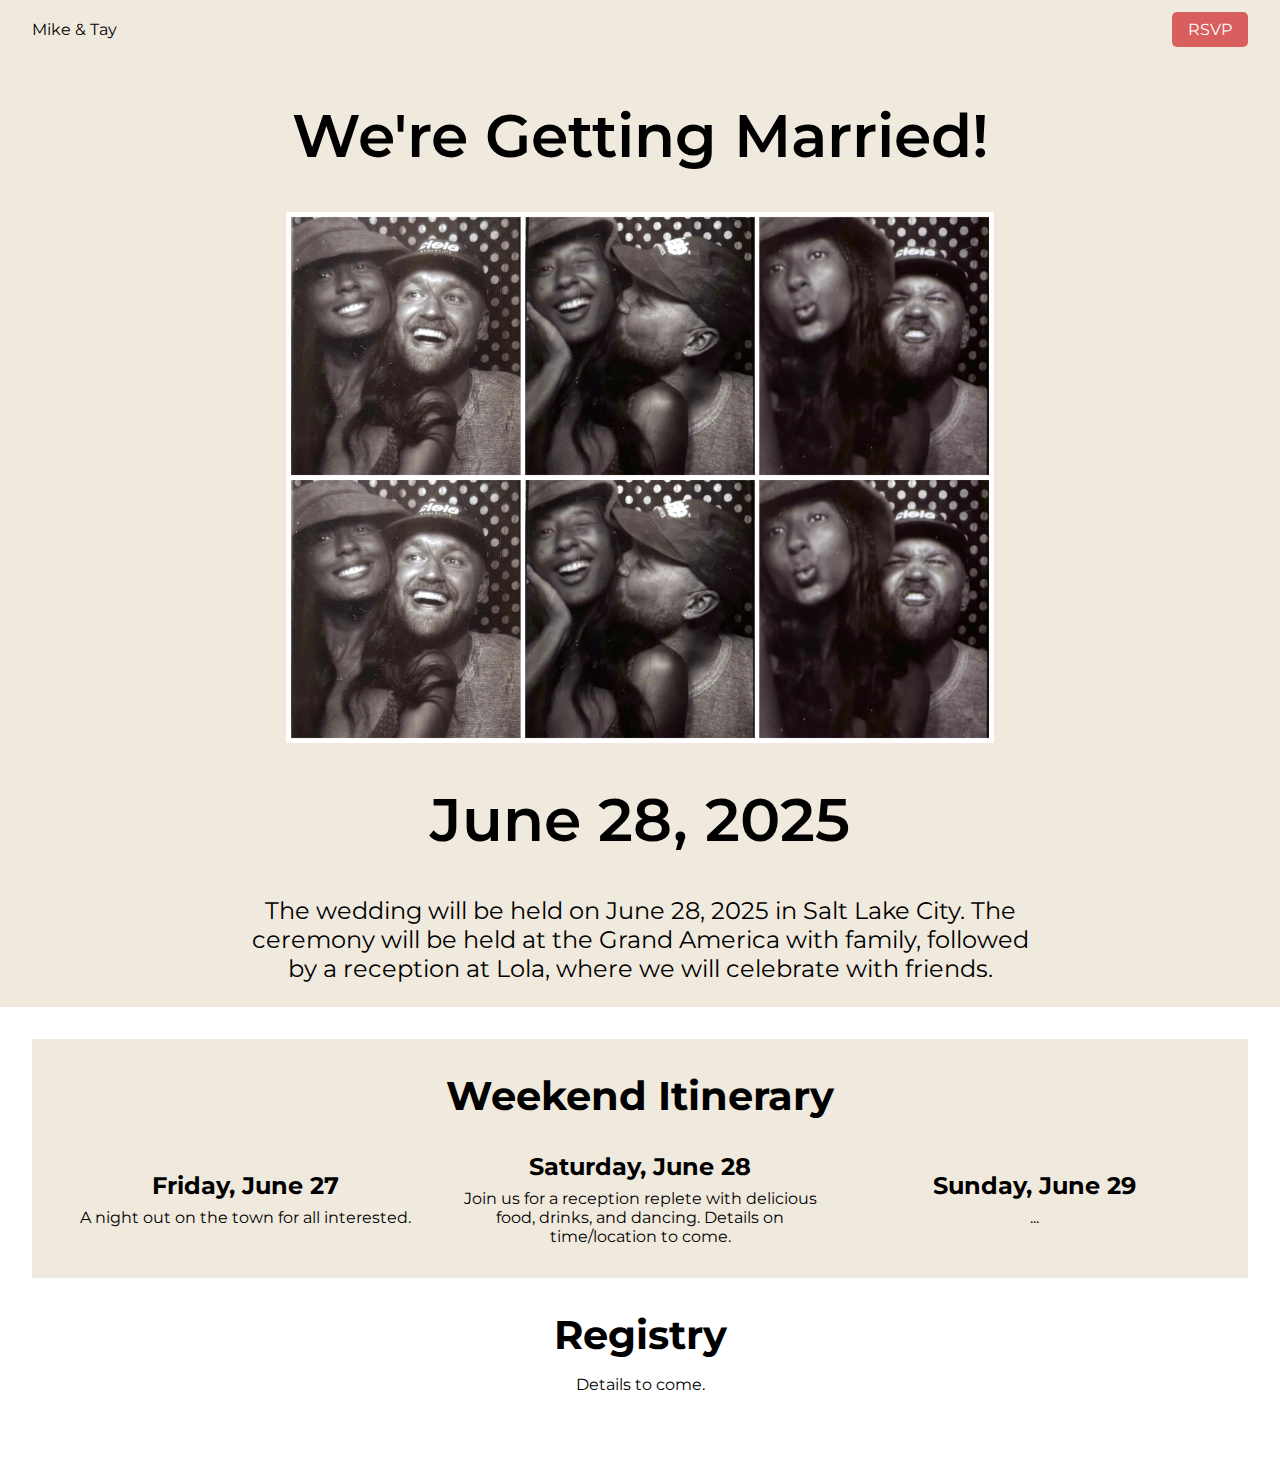
==== index.html @ e0091e98 "Add some fun styling to the rsvp form" ====
<!DOCTYPE html>
<html lang="en">
<head>
  <meta charset="UTF-8">
  <meta name="viewport" content="width=device-width, initial-scale=1.0">
  <title>We're Getting Married!</title>
  <link href="https://fonts.googleapis.com/css2?family=Montserrat:wght@400;500;600;700&display=swap" rel="stylesheet">
  <link rel="stylesheet" href="styles.css">
</head>
<body>
  <nav>
    <span>Mike & Tay</span>
    <a class="button" href="/rsvp.html">RSVP</a>
  </nav>
  <div id="main-content">
    <header>
      <h1>We're Getting Married!</h1>
      <img src="photos/booth1.jpeg" alt="We are so cute." />
    </header>
    <section id="date-and-rsvp">
      <h1>June 28, 2025</h1>
      <p id="description">
        The wedding will be held on June 28, 2025 in Salt Lake City.
        The ceremony will be held at the Grand America with family, 
        followed by a reception at Lola, where we will celebrate with friends.
      </p>
    </section>
  </div>
  <section id="details-wrapper">
    <h2>Weekend Itinerary</h2>
    <div id="details">
      <div class="schedule-item">
        <h3>
          Friday, June 27
        </h3>
        <div>
          A night out on the town for all interested.
        </div>
      </div>
      <div class="schedule-item">
        <h3>
          Saturday, June 28
        </h3>
        <div>
          Join us for a reception replete with delicious food, drinks, and dancing. Details on time/location to come.
        </div>
      </div>
      <div class="schedule-item">
        <h3>
          Sunday, June 29
        </h3>
        <div>
          ...
        </div>
      </div>
    </div>
  </section>
  <section id="registry-wrapper">
    <div id="registry">
      <h2>Registry</h2>
      <p>
        Details to come.
      </p>
      <!-- <a href="https://registry-link.com" target="_blank">View Our Registry</a> -->
    </div>
  </section>
</body>
</html>
---- styles.css ----
body {
    font-family: 'Montserrat', sans-serif;
    margin: 0;
    background-color: white;
    margin: 0 auto;
}

.primary-bg {
    background-color: #f0e9dd;
}

nav {
    position: sticky;
    display: flex;
    align-items: center;
    justify-content: space-between;
    top: 0;
    background-color: #f0e9dd;
    padding: .75rem 2rem;
}

#main-content {
    padding: 0 10%;
    max-width: 1200px;
    background-color: #f0e9dd;
}

#rsvp-page {
    display: flex;
    flex-direction: column;
    gap: 1rem;
    align-items: center;
    margin: 2rem;

    #rsvp-form {
        display: flex;
        flex-direction: column;
        gap: 1rem;
        align-items: center;
        width: 100%;
        max-width: 400px;
        padding: 1.5rem;
        background-color: white;
        border-radius: 8px;
        box-shadow: 0 4px 8px rgba(0,0,0,0.05);
      }

      .form-item {
        width: 100%;
      }
      
      #rsvp-form label {
        display: block;
        width: 100%;
        font-weight: 500;
        font-size: 1rem;
        color: #333;
        margin-bottom: 0.25rem;
        text-align: left;
      }
      
      #rsvp-form input,
      #rsvp-form select,
      #rsvp-form textarea {
        width: 100%;
        padding: 0.75rem;
        border: 1px solid #ccc;
        border-radius: 5px;
        font-family: inherit;
        font-size: 1rem;
        color: #333;
        box-sizing: border-box;
      }
      
      #rsvp-form input:focus,
      #rsvp-form select:focus,
      #rsvp-form textarea:focus {
        outline: none;
        /* A dusty sage green for the border */
        border-color: #aebfad;
        /* Subtle glow in a dusty sage tone */
        background: linear-gradient(to right, #f2f5ef, #ffffff);
        box-shadow: 0 0 0 2px rgba(174, 191, 173, 0.3);
      }
      
      /* Textarea can be slightly taller by default */
      #rsvp-form textarea {
        min-height: 120px;
        resize: vertical; /* let users expand if needed */
      }
      
      /* Button styles */
      #rsvp-form button {
        background: #8e9e81;
        color: white;
        padding: 0.75em 1.5em;
        border: none;
        border-radius: 5px;
        cursor: pointer;
        text-decoration: none;
        font-size: 1rem;
        font-weight: 500;
      
        /* Add a hover/focus transition effect for a smoother feel */
        transition: background-color 0.3s ease, transform 0.2s ease;
      }
      
      #rsvp-form button:hover,
      #rsvp-form button:focus {
        border: none;
        background: #69745f;
        animation: rise-shake 1s ease-in-out infinite, pulsate 1s ease-in-out infinite;;
      }
}

@keyframes pulsate {
    0% {
        box-shadow: 0 0 5px rgba(142, 158, 129, 0.5);
    }
    50% {
        box-shadow: 0 0 30px rgba(142, 158, 129, 1);
    }
    100% {
        box-shadow: 0 0 5px rgba(142, 158, 129, 0.5);
    }
}

@keyframes rise-shake {
    0% {
        transform: translateY(0) translateX(0) rotate(0deg);
    }
    10% {
        transform: translateY(-5px) translateX(0) rotate(0deg); /* Rise up */
    }
    20% {
        transform: translateY(-5px) translateX(-4px) rotate(-5deg); /* Shake left with tilt */
    }
    30% {
        transform: translateY(-5px) translateX(4px) rotate(5deg); /* Shake right with tilt */
    }
    40% {
        transform: translateY(-5px) translateX(-4px) rotate(-5deg); /* Shake left with tilt */
    }
    50% {
        transform: translateY(-5px) translateX(4px) rotate(5deg); /* Shake right with tilt */
    }
    60% {
        transform: translateY(-5px) translateX(0) rotate(0deg); /* Return to center */
    }
    100% {
        transform: translateY(0) translateX(0) rotate(0deg); /* Settle back */
    }
}

header {
    text-align: center;
    padding: 2.5rem;
    display: flex;
    flex-direction: column;
    gap: 2.5rem;
    align-items: center;
}

h1 {    
    font-size: 3.75rem;
    font-weight: 600;
    margin: 0;
}

section {
    margin: 0rem auto;
    max-width: 800px;
    text-align: center;
}

#date-and-rsvp {
    display: flex;
    gap: 1rem;
    justify-content: center;
    align-items: center;
    flex-direction: column;
    #description{
        font-size: 1.5rem;
    }
}

#details-wrapper{
    background-color: #f0e9dd;
    padding: 2rem;
    border: 2rem solid white;
    max-width: 100%;
    display: flex;
    flex-direction: column;
    gap: 2rem;

    h2 {
        font-size: 2.5rem;
        margin: 0;
    }

    #details {
        display: flex;
        gap: 2rem;
        justify-content: center;
        align-items: center;
        flex-direction: row;
    
        .schedule-item {
            display: flex;
            gap: 0.5rem;
            align-items: center;
            flex-direction: column;
            width: 33%;
            
            h3 {
                font-size: 1.5rem;
                margin: 0;
            }
        }
    }
}

#registry-wrapper {
    margin-bottom: 5rem;

    h2 {
        margin: 0;
        font-size: 2.5rem;
    }
}



img {
    max-width: 75%;
    max-height: auto;
}

@media (max-width: 600px) {
    header {
        padding: 2rem 1rem;
        gap: 1.5rem;
    }
    h1 {
        font-size: 2.5rem;
    }
    img {
        max-width: 100%;
    }
    #details-wrapper {
        margin-top: 1rem;
        #details {
            flex-direction: column;
    
            .schedule-item {
                display: flex;
                gap: 0.5rem;
                align-items: center;
                flex-direction: column;
                width: 100%;
            }
        }
    }
}

.button {
    background: #d95f5f;
    color: white;
    padding: 0.5em 1em;
    border: none;
    border-radius: 5px;
    cursor: pointer;
    text-decoration: none;
}

.button:hover {
    background: #c54e4e;
}

footer {
    background: #f7d9d9;
    text-align: center;
    padding: 1em;
    margin-top: 2em;
}

.hidden {
    display: none;
}
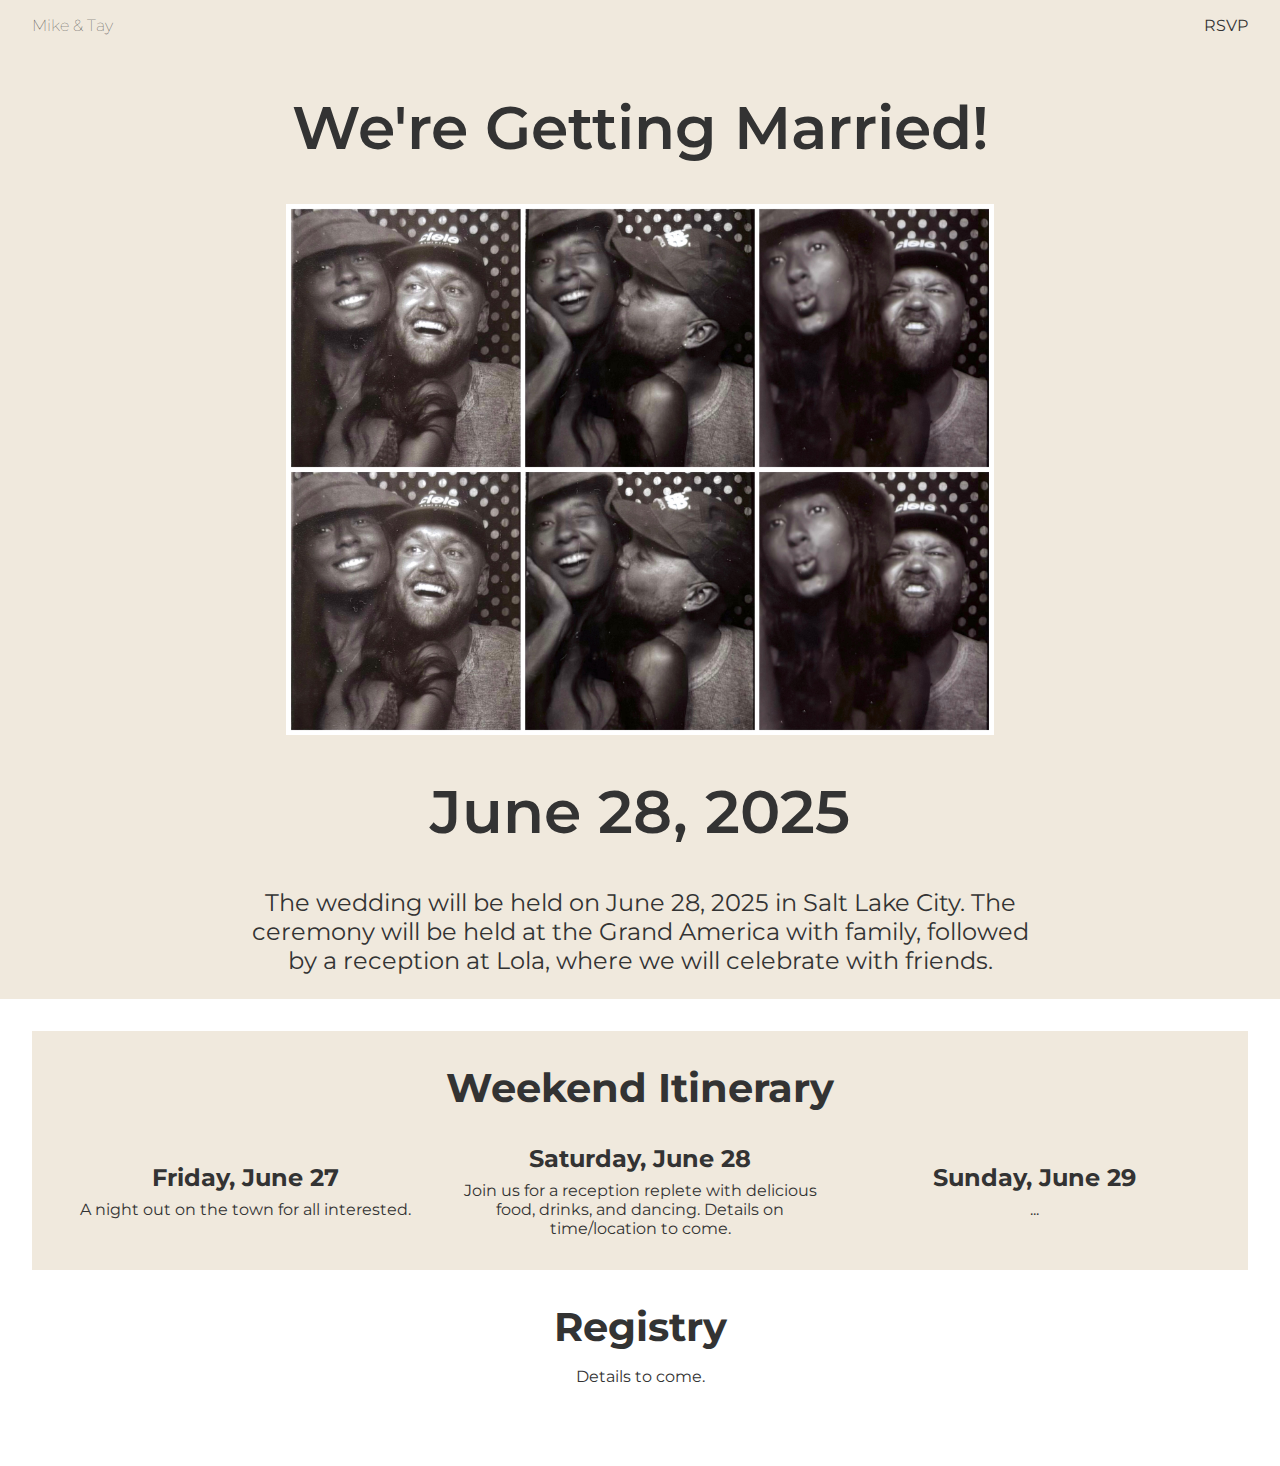
==== commit cbf4b381: "Tweak nav link styling" ====
--- a/index.html
+++ b/index.html
@@ -5,12 +5,12 @@
   <meta name="viewport" content="width=device-width, initial-scale=1.0">
   <title>We're Getting Married!</title>
   <link href="https://fonts.googleapis.com/css2?family=Montserrat:wght@400;500;600;700&display=swap" rel="stylesheet">
-  <link rel="stylesheet" href="styles.css">
+  <link rel="stylesheet" href="../styles.css">
 </head>
 <body>
   <nav>
     <span>Mike & Tay</span>
-    <a class="button" href="/rsvp.html">RSVP</a>
+    <a class="nav-link" href="/rsvp">RSVP</a>
   </nav>
   <div id="main-content">
     <header>
--- a/styles.css
+++ b/styles.css
@@ -3,6 +3,7 @@
     margin: 0;
     background-color: white;
     margin: 0 auto;
+    color: #333;
 }
 
 .primary-bg {
@@ -17,6 +18,39 @@
     top: 0;
     background-color: #f0e9dd;
     padding: .75rem 2rem;
+
+    span{
+        font-weight: 100;
+    }
+    .nav-link {
+        position: relative;
+        display: inline-block;
+        color: #333;
+        text-decoration: none;
+        padding: 0.25rem 0;
+        transition: color 0.3s ease;
+    }
+      
+    .nav-link::after {
+        content: '';
+        position: absolute;
+        left: 0; 
+        bottom: 0;
+        width: 100%;
+        height: 2px;
+        background-color: currentColor;
+        transform: scaleX(0);
+        transform-origin: left center; 
+        transition: transform 0.3s ease;
+    }
+      
+    .nav-link:hover {
+        color: #000;
+    }
+    
+    .nav-link:hover::after {
+        transform: scaleX(1); 
+    }
 }
 
 #main-content {
@@ -31,6 +65,11 @@
     gap: 1rem;
     align-items: center;
     margin: 2rem;
+    h1 {
+        background-image: linear-gradient(#c9b08a, #756142);
+        color: transparent;
+        background-clip: text;
+    }
 
     #rsvp-form {
         display: flex;
@@ -43,6 +82,20 @@
         background-color: white;
         border-radius: 8px;
         box-shadow: 0 4px 8px rgba(0,0,0,0.05);
+
+        #form-status{
+            width: 100%; 
+            box-sizing: border-box;
+            word-break: break-all;
+            padding: 0.75rem 1rem; 
+            border: 1px solid #f8d7da; 
+            background-color: #f8d7da; 
+            color: #842029; 
+            font-size: 1rem; 
+            font-weight: 500; 
+            border-radius: 5px;
+            text-align: center; 
+        }
       }
 
       .form-item {
@@ -64,34 +117,35 @@
       #rsvp-form textarea {
         width: 100%;
         padding: 0.75rem;
-        border: 1px solid #ccc;
+        border: none;
+        background: #f0e9dd4e;
         border-radius: 5px;
         font-family: inherit;
         font-size: 1rem;
         color: #333;
         box-sizing: border-box;
       }
+
+      #rsvp-form select{
+        appearance: none;
+      }
       
       #rsvp-form input:focus,
       #rsvp-form select:focus,
       #rsvp-form textarea:focus {
         outline: none;
-        /* A dusty sage green for the border */
-        border-color: #aebfad;
-        /* Subtle glow in a dusty sage tone */
-        background: linear-gradient(to right, #f2f5ef, #ffffff);
-        box-shadow: 0 0 0 2px rgba(174, 191, 173, 0.3);
+        box-shadow: 0 0 2px 2px #c9b08a;
       }
       
       /* Textarea can be slightly taller by default */
       #rsvp-form textarea {
         min-height: 120px;
-        resize: vertical; /* let users expand if needed */
+        resize: vertical;
       }
       
       /* Button styles */
       #rsvp-form button {
-        background: #8e9e81;
+        background: #b29364df;
         color: white;
         padding: 0.75em 1.5em;
         border: none;
@@ -99,7 +153,7 @@
         cursor: pointer;
         text-decoration: none;
         font-size: 1rem;
-        font-weight: 500;
+        font-weight: 700;
       
         /* Add a hover/focus transition effect for a smoother feel */
         transition: background-color 0.3s ease, transform 0.2s ease;
@@ -108,20 +162,20 @@
       #rsvp-form button:hover,
       #rsvp-form button:focus {
         border: none;
-        background: #69745f;
+        background: #b29364;
         animation: rise-shake 1s ease-in-out infinite, pulsate 1s ease-in-out infinite;;
       }
 }
 
 @keyframes pulsate {
     0% {
-        box-shadow: 0 0 5px rgba(142, 158, 129, 0.5);
+        box-shadow: 0 0 5px #b29364;
     }
     50% {
-        box-shadow: 0 0 30px rgba(142, 158, 129, 1);
+        box-shadow: 0 0 50px #b29364;
     }
     100% {
-        box-shadow: 0 0 5px rgba(142, 158, 129, 0.5);
+        box-shadow: 0 0 5px #b29364;
     }
 }
 
@@ -237,6 +291,10 @@
 }
 
 @media (max-width: 600px) {
+    nav{
+        padding: .75rem 1rem;
+    }
+
     header {
         padding: 2rem 1rem;
         gap: 1.5rem;
@@ -246,6 +304,9 @@
     }
     img {
         max-width: 100%;
+    }
+    #rsvp-page {
+        margin: 1rem 2rem;
     }
     #details-wrapper {
         margin-top: 1rem;
@@ -261,27 +322,7 @@
             }
         }
     }
-}
-
-.button {
-    background: #d95f5f;
-    color: white;
-    padding: 0.5em 1em;
-    border: none;
-    border-radius: 5px;
-    cursor: pointer;
-    text-decoration: none;
-}
-
-.button:hover {
-    background: #c54e4e;
-}
-
-footer {
-    background: #f7d9d9;
-    text-align: center;
-    padding: 1em;
-    margin-top: 2em;
+
 }
 
 .hidden {
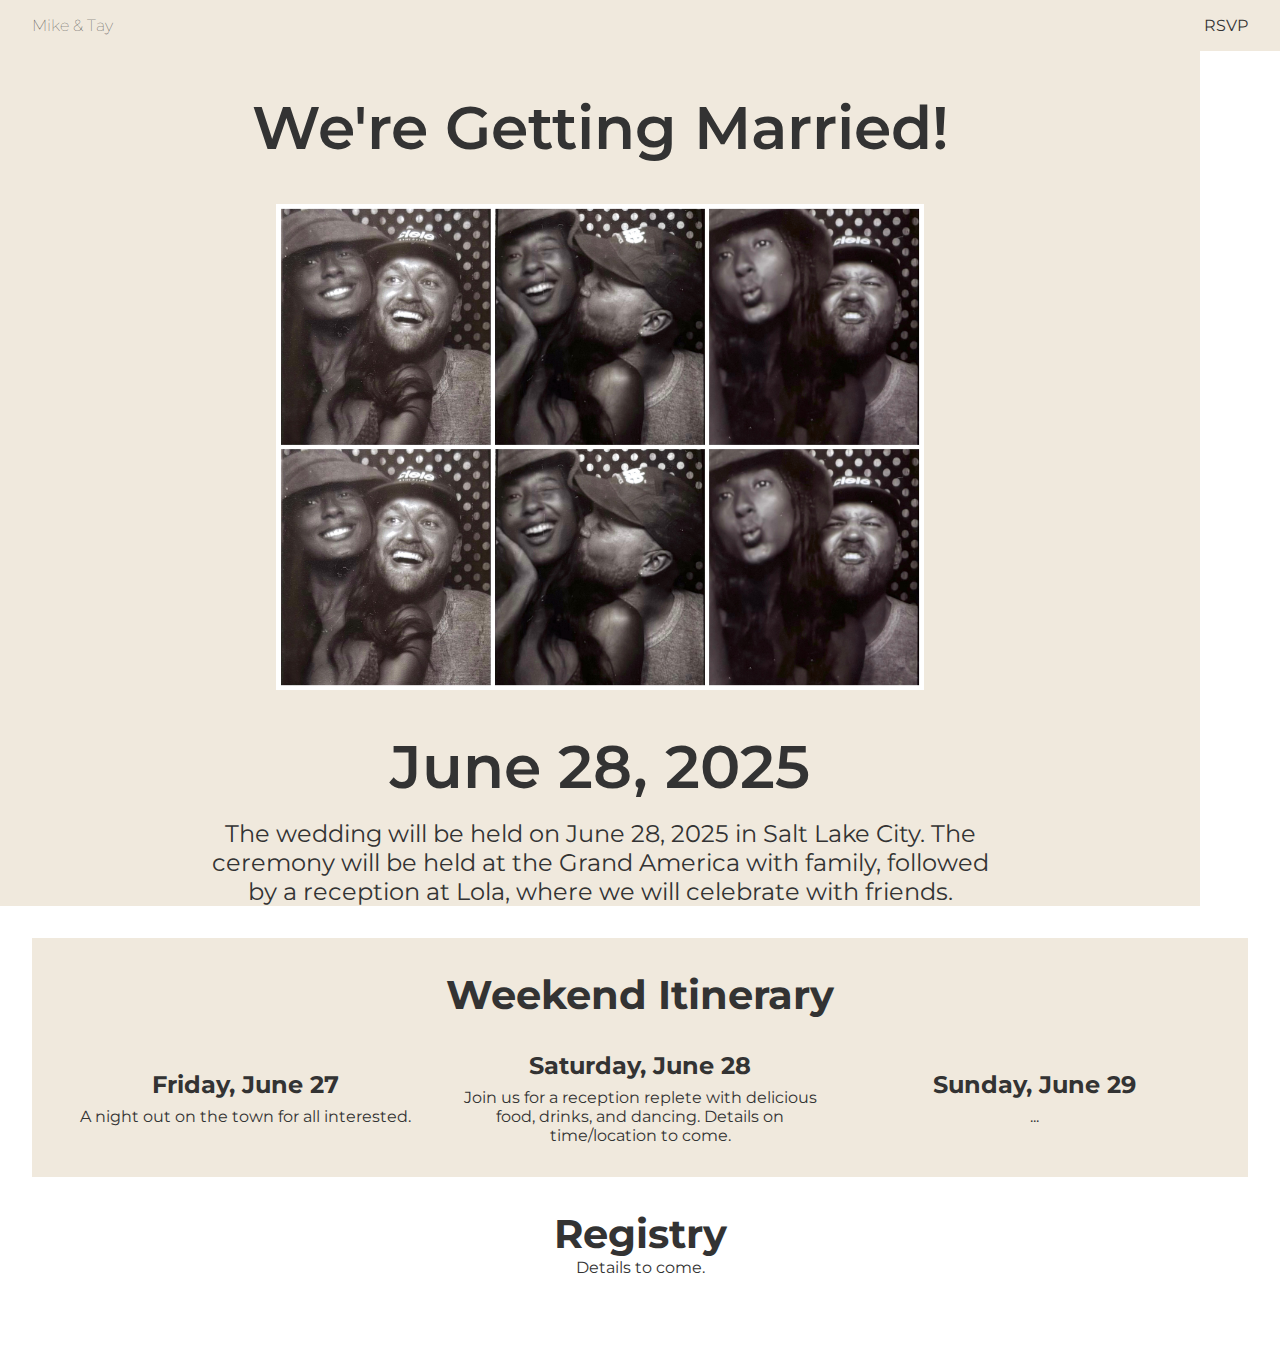
==== commit ef6b26c9: "Add font link preconnect thingymabbobs" ====
--- a/index.html
+++ b/index.html
@@ -4,6 +4,8 @@
   <meta charset="UTF-8">
   <meta name="viewport" content="width=device-width, initial-scale=1.0">
   <title>We're Getting Married!</title>
+  <link rel="preconnect" href="https://fonts.googleapis.com">
+  <link rel="preconnect" href="https://fonts.gstatic.com" crossorigin>   
   <link href="https://fonts.googleapis.com/css2?family=Montserrat:wght@400;500;600;700&display=swap" rel="stylesheet">
   <link rel="stylesheet" href="../styles.css">
 </head>
--- a/styles.css
+++ b/styles.css
@@ -1,3 +1,9 @@
+* {
+    margin: 0;
+    padding: 0;
+    box-sizing: border-box;
+}
+
 body {
     font-family: 'Montserrat', sans-serif;
     margin: 0;
@@ -77,7 +83,7 @@
         gap: 1rem;
         align-items: center;
         width: 100%;
-        max-width: 400px;
+        max-width: 450px;
         padding: 1.5rem;
         background-color: white;
         border-radius: 8px;
@@ -203,6 +209,34 @@
     }
     100% {
         transform: translateY(0) translateX(0) rotate(0deg); /* Settle back */
+    }
+}
+
+#thank-you-page {
+    display: flex;
+    flex-direction: column;
+    align-items: center;
+    padding: 2rem;
+
+    h1 {
+        background-image: linear-gradient(#9c886a, #5b4b33);
+        color: transparent;
+        background-clip: text;
+    }
+    .subtitle {
+        font-size: 1rem;
+        font-weight: 400;
+        margin-bottom: 2rem;
+        color: #666;
+    }
+
+    #thank-you-content{
+        display: flex;
+        flex-direction: column;
+        align-items: center;
+        justify-content: center;
+        text-align: center;
+        max-width: 800px;
     }
 }
 
@@ -306,7 +340,7 @@
         max-width: 100%;
     }
     #rsvp-page {
-        margin: 1rem 2rem;
+        margin: 0.5rem 1rem;
     }
     #details-wrapper {
         margin-top: 1rem;
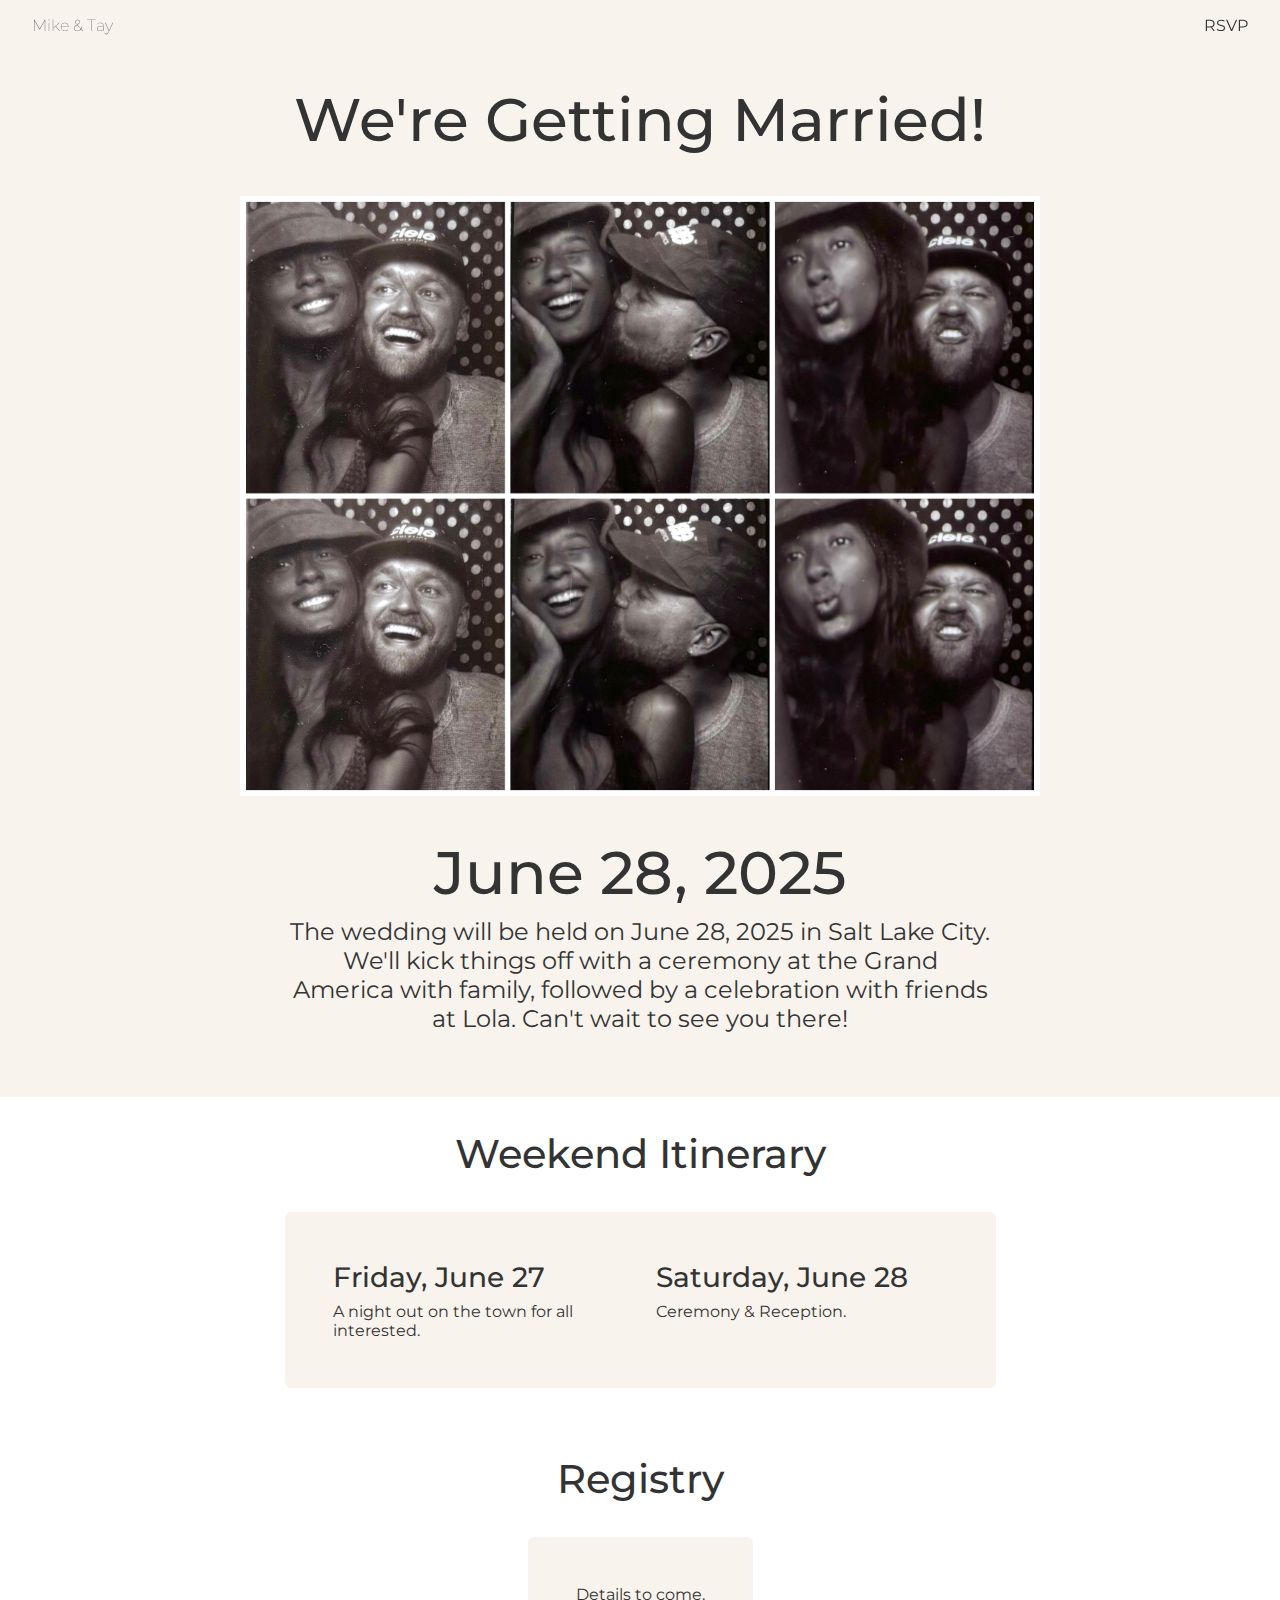
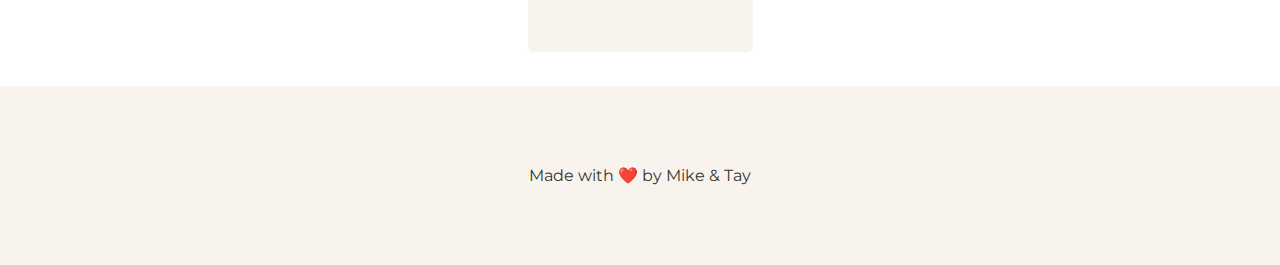
==== commit ce6a00a9: "Refine index page styling" ====
--- a/index.html
+++ b/index.html
@@ -14,21 +14,19 @@
     <span>Mike & Tay</span>
     <a class="nav-link" href="/rsvp">RSVP</a>
   </nav>
-  <div id="main-content">
-    <header>
-      <h1>We're Getting Married!</h1>
-      <img src="photos/booth1.jpeg" alt="We are so cute." />
-    </header>
-    <section id="date-and-rsvp">
+  <div id="hero">
+    <h1>We're Getting Married!</h1>
+    <img src="photos/booth1.jpeg" alt="We are so cute." />
+    <div id="date-and-description">
       <h1>June 28, 2025</h1>
       <p id="description">
         The wedding will be held on June 28, 2025 in Salt Lake City.
-        The ceremony will be held at the Grand America with family, 
-        followed by a reception at Lola, where we will celebrate with friends.
+        We'll kick things off with a ceremony at the Grand America with family, 
+        followed by a celebration with friends at Lola.  Can't wait to see you there!
       </p>
-    </section>
+    </div>
   </div>
-  <section id="details-wrapper">
+  <div id="details-wrapper">
     <h2>Weekend Itinerary</h2>
     <div id="details">
       <div class="schedule-item">
@@ -44,27 +42,24 @@
           Saturday, June 28
         </h3>
         <div>
-          Join us for a reception replete with delicious food, drinks, and dancing. Details on time/location to come.
-        </div>
-      </div>
-      <div class="schedule-item">
-        <h3>
-          Sunday, June 29
-        </h3>
-        <div>
-          ...
+          Ceremony & Reception.
         </div>
       </div>
     </div>
-  </section>
-  <section id="registry-wrapper">
-    <div id="registry">
+  </div>
+  <div id="registry-wrapper">
       <h2>Registry</h2>
-      <p>
-        Details to come.
-      </p>
+      <div id="registry-details">
+        <p>
+          Details to come.
+        </p>
+      </div>
       <!-- <a href="https://registry-link.com" target="_blank">View Our Registry</a> -->
-    </div>
-  </section>
+  </div>
+  <footer>
+    <p>
+      Made with ❤️ by Mike & Tay
+    </p>
+  </footer>
 </body>
 </html>
--- a/styles.css
+++ b/styles.css
@@ -1,3 +1,10 @@
+/* COLORS */
+/* #f8f4ed */ /* primary background */
+
+
+
+/* ####### SHARED ##########*/
+
 * {
     margin: 0;
     padding: 0;
@@ -6,14 +13,37 @@
 
 body {
     font-family: 'Montserrat', sans-serif;
-    margin: 0;
-    background-color: white;
-    margin: 0 auto;
     color: #333;
+    background-color: #f8f4ed;
 }
 
 .primary-bg {
-    background-color: #f0e9dd;
+    background-color: #f8f4ed;
+}
+
+h1 {    
+    font-size: 3.75rem;
+    font-weight: 500;
+}
+
+h2 {
+    font-size: 2.5rem;
+    font-weight: 500;
+}
+
+h3 {
+    font-size: 1.75rem;
+    font-weight: 500;
+}
+
+.hidden {
+    display: none;
+}
+
+.gradient-text {
+    background-image: linear-gradient(#9c886a, #5b4b33);
+    color: transparent;
+    background-clip: text;
 }
 
 nav {
@@ -22,7 +52,6 @@
     align-items: center;
     justify-content: space-between;
     top: 0;
-    background-color: #f0e9dd;
     padding: .75rem 2rem;
 
     span{
@@ -59,11 +88,94 @@
     }
 }
 
-#main-content {
-    padding: 0 10%;
-    max-width: 1200px;
-    background-color: #f0e9dd;
-}
+/* ###### MAIN PAGE ######### */
+
+#hero {
+    padding: 2rem 2rem 4rem 2rem;
+    background-color: #f8f4ed;
+    text-align: center;
+    display: flex;
+    flex-direction: column;
+    gap: 2.5rem;
+    align-items: center;
+
+    img {
+        max-width: 800px;
+        width: 100%;
+        height: auto;
+    }
+
+    #date-and-description {
+        display: flex;
+        flex-direction: column;
+        gap: 0.5rem;
+        align-items: center;
+
+        #description {
+            max-width: 700px;
+            font-size: 1.5rem;
+        }
+    }
+}
+
+#details-wrapper{
+    background-color: white;
+    padding: 2rem;
+    display: flex;
+    flex-direction: column;
+    align-items: center;
+    gap: 2rem;
+
+    #details {
+        background-color: #f8f4ed;
+        display: flex;
+        border: 2px solid white;
+        border-radius: 8px;
+        padding: 3rem;
+        gap: 2rem;
+        justify-content: center;
+        align-items: start;
+        flex-direction: row;
+    
+        .schedule-item {
+            display: flex;
+            gap: 0.5rem;
+            align-items: start;
+            flex-direction: column;
+            width: 50%;
+        }
+    }
+}
+
+#registry-wrapper {
+    background-color: white;
+    padding: 2rem;
+    display: flex;
+    flex-direction: column;
+    align-items: center;
+    gap: 2rem;
+
+    #registry-details {
+        background-color: #f8f4ed;
+        display: flex;
+        border: 2px solid white;
+        border-radius: 8px;
+        padding: 3rem;
+        gap: 2rem;
+        justify-content: center;
+        align-items: start;
+        flex-direction: column;
+    }
+}
+
+footer {
+    display: flex;
+    justify-content: center;
+    align-items: center;
+    padding: 5rem;
+}
+
+/* ###### RSVP PAGE ######### */
 
 #rsvp-page {
     display: flex;
@@ -71,11 +183,6 @@
     gap: 1rem;
     align-items: center;
     margin: 2rem;
-    h1 {
-        background-image: linear-gradient(#c9b08a, #756142);
-        color: transparent;
-        background-clip: text;
-    }
 
     #rsvp-form {
         display: flex;
@@ -124,7 +231,7 @@
         width: 100%;
         padding: 0.75rem;
         border: none;
-        background: #f0e9dd4e;
+        background: #f8f4ed4e;
         border-radius: 5px;
         font-family: inherit;
         font-size: 1rem;
@@ -212,17 +319,14 @@
     }
 }
 
+/* ##### THANK YOU PAGE ###### */
+
 #thank-you-page {
     display: flex;
     flex-direction: column;
     align-items: center;
     padding: 2rem;
 
-    h1 {
-        background-image: linear-gradient(#9c886a, #5b4b33);
-        color: transparent;
-        background-clip: text;
-    }
     .subtitle {
         font-size: 1rem;
         font-weight: 400;
@@ -240,117 +344,52 @@
     }
 }
 
-header {
-    text-align: center;
-    padding: 2.5rem;
-    display: flex;
-    flex-direction: column;
-    gap: 2.5rem;
-    align-items: center;
-}
-
-h1 {    
-    font-size: 3.75rem;
-    font-weight: 600;
-    margin: 0;
-}
-
-section {
-    margin: 0rem auto;
-    max-width: 800px;
-    text-align: center;
-}
-
-#date-and-rsvp {
-    display: flex;
-    gap: 1rem;
-    justify-content: center;
-    align-items: center;
-    flex-direction: column;
-    #description{
-        font-size: 1.5rem;
-    }
-}
-
-#details-wrapper{
-    background-color: #f0e9dd;
-    padding: 2rem;
-    border: 2rem solid white;
-    max-width: 100%;
-    display: flex;
-    flex-direction: column;
-    gap: 2rem;
-
-    h2 {
-        font-size: 2.5rem;
-        margin: 0;
-    }
-
-    #details {
-        display: flex;
-        gap: 2rem;
-        justify-content: center;
-        align-items: center;
-        flex-direction: row;
-    
-        .schedule-item {
-            display: flex;
-            gap: 0.5rem;
-            align-items: center;
-            flex-direction: column;
-            width: 33%;
-            
-            h3 {
-                font-size: 1.5rem;
-                margin: 0;
-            }
-        }
-    }
-}
-
-#registry-wrapper {
-    margin-bottom: 5rem;
-
-    h2 {
-        margin: 0;
-        font-size: 2.5rem;
-    }
-}
-
-
-
-img {
-    max-width: 75%;
-    max-height: auto;
-}
+/* ###### RESPONSIVE ADJUSTMENTS ######### */
 
 @media (max-width: 600px) {
     nav{
         padding: .75rem 1rem;
     }
 
-    header {
-        padding: 2rem 1rem;
+    #hero {
         gap: 1.5rem;
-    }
+        #date-and-description {
+            #description{
+                font-size: 1.25rem;
+            }
+        }
+    }
+
     h1 {
         font-size: 2.5rem;
     }
+
+    h2 {
+        font-size: 1.75rem;
+    }
+
+    h3 {
+        font-size: 1.25rem;
+    }
+
     img {
         max-width: 100%;
     }
+
     #rsvp-page {
         margin: 0.5rem 1rem;
     }
     #details-wrapper {
-        margin-top: 1rem;
+        padding: 1.5rem;
+
         #details {
             flex-direction: column;
+            padding: 1.5rem;
     
             .schedule-item {
                 display: flex;
                 gap: 0.5rem;
-                align-items: center;
+                align-items: start;
                 flex-direction: column;
                 width: 100%;
             }
@@ -358,8 +397,3 @@
     }
 
 }
-
-.hidden {
-    display: none;
-}
-  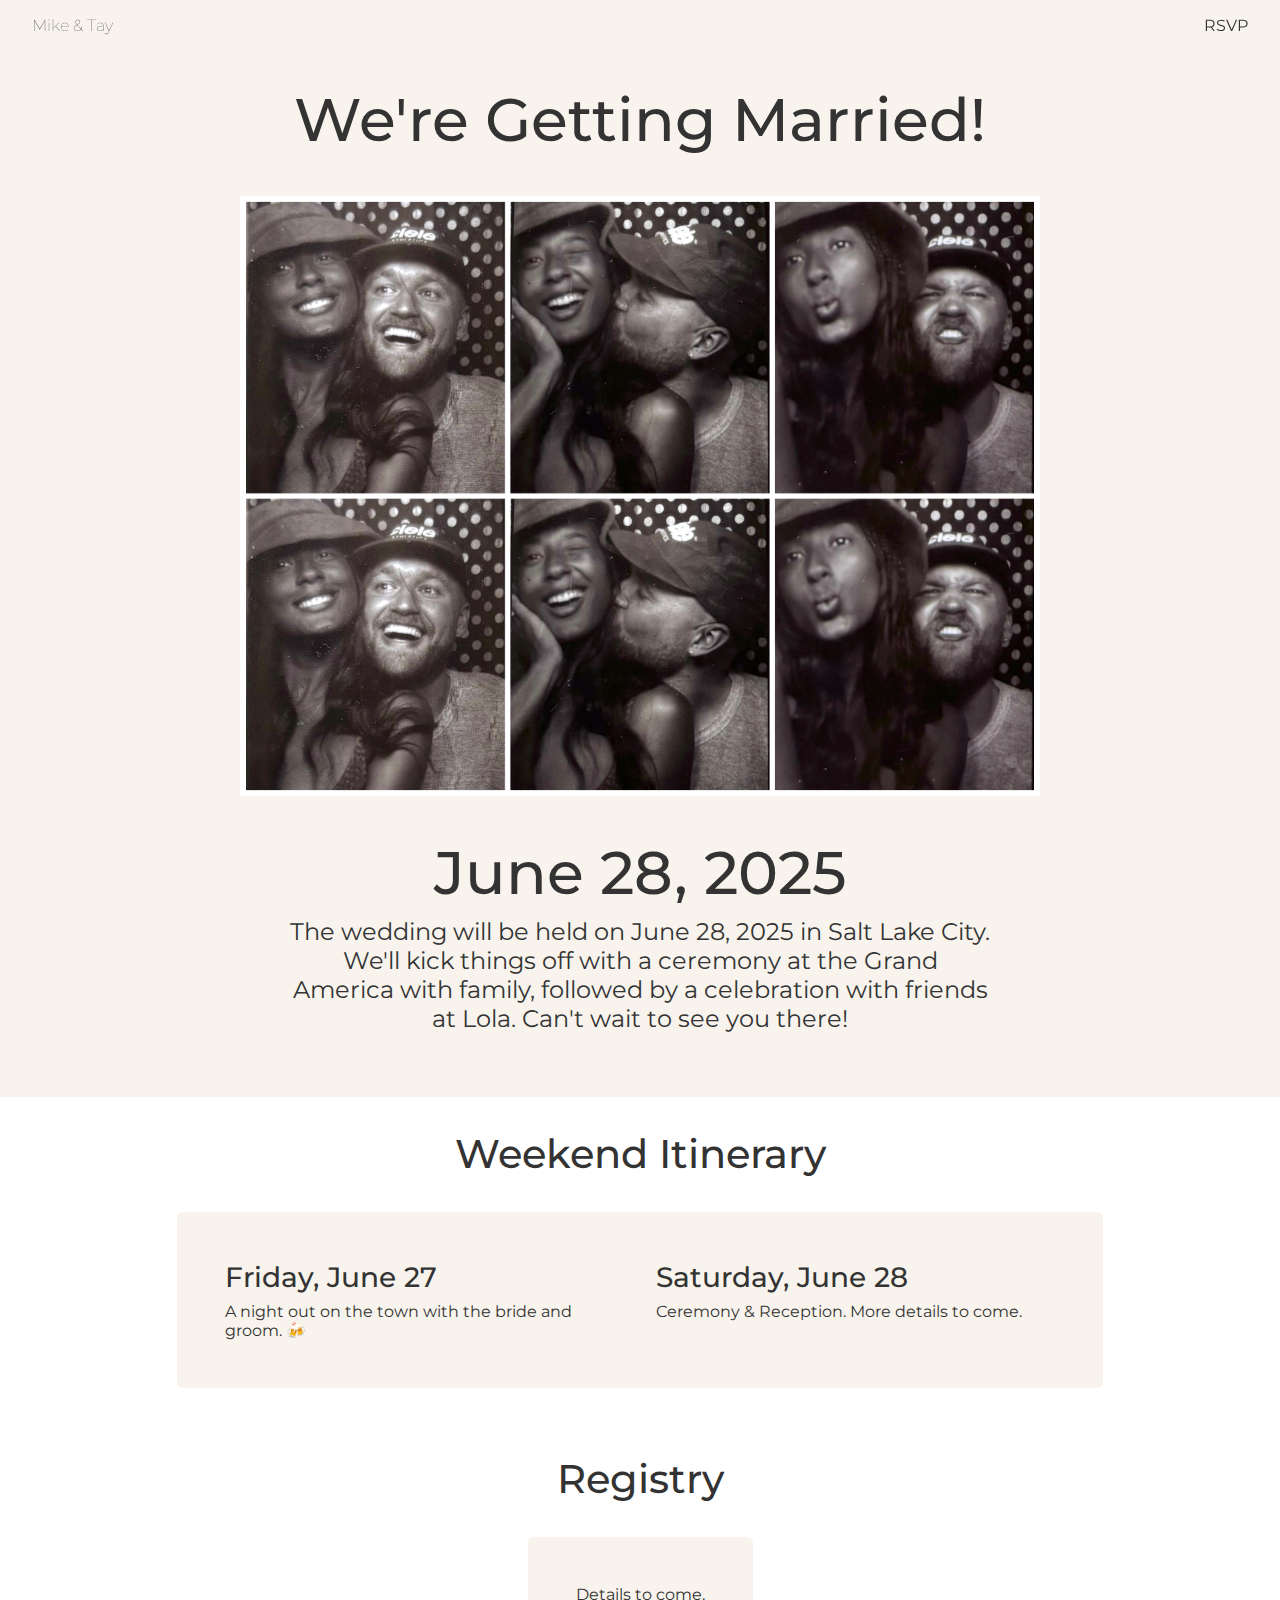
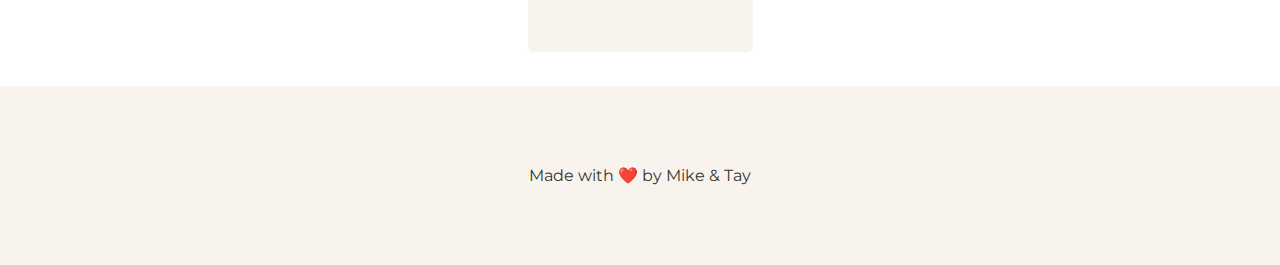
==== commit bfb69380: "Copy tweaks" ====
--- a/index.html
+++ b/index.html
@@ -34,7 +34,7 @@
           Friday, June 27
         </h3>
         <div>
-          A night out on the town for all interested.
+          A night out on the town with the bride and groom. 🍻
         </div>
       </div>
       <div class="schedule-item">
@@ -42,7 +42,7 @@
           Saturday, June 28
         </h3>
         <div>
-          Ceremony & Reception.
+          Ceremony & Reception.  More details to come.
         </div>
       </div>
     </div>
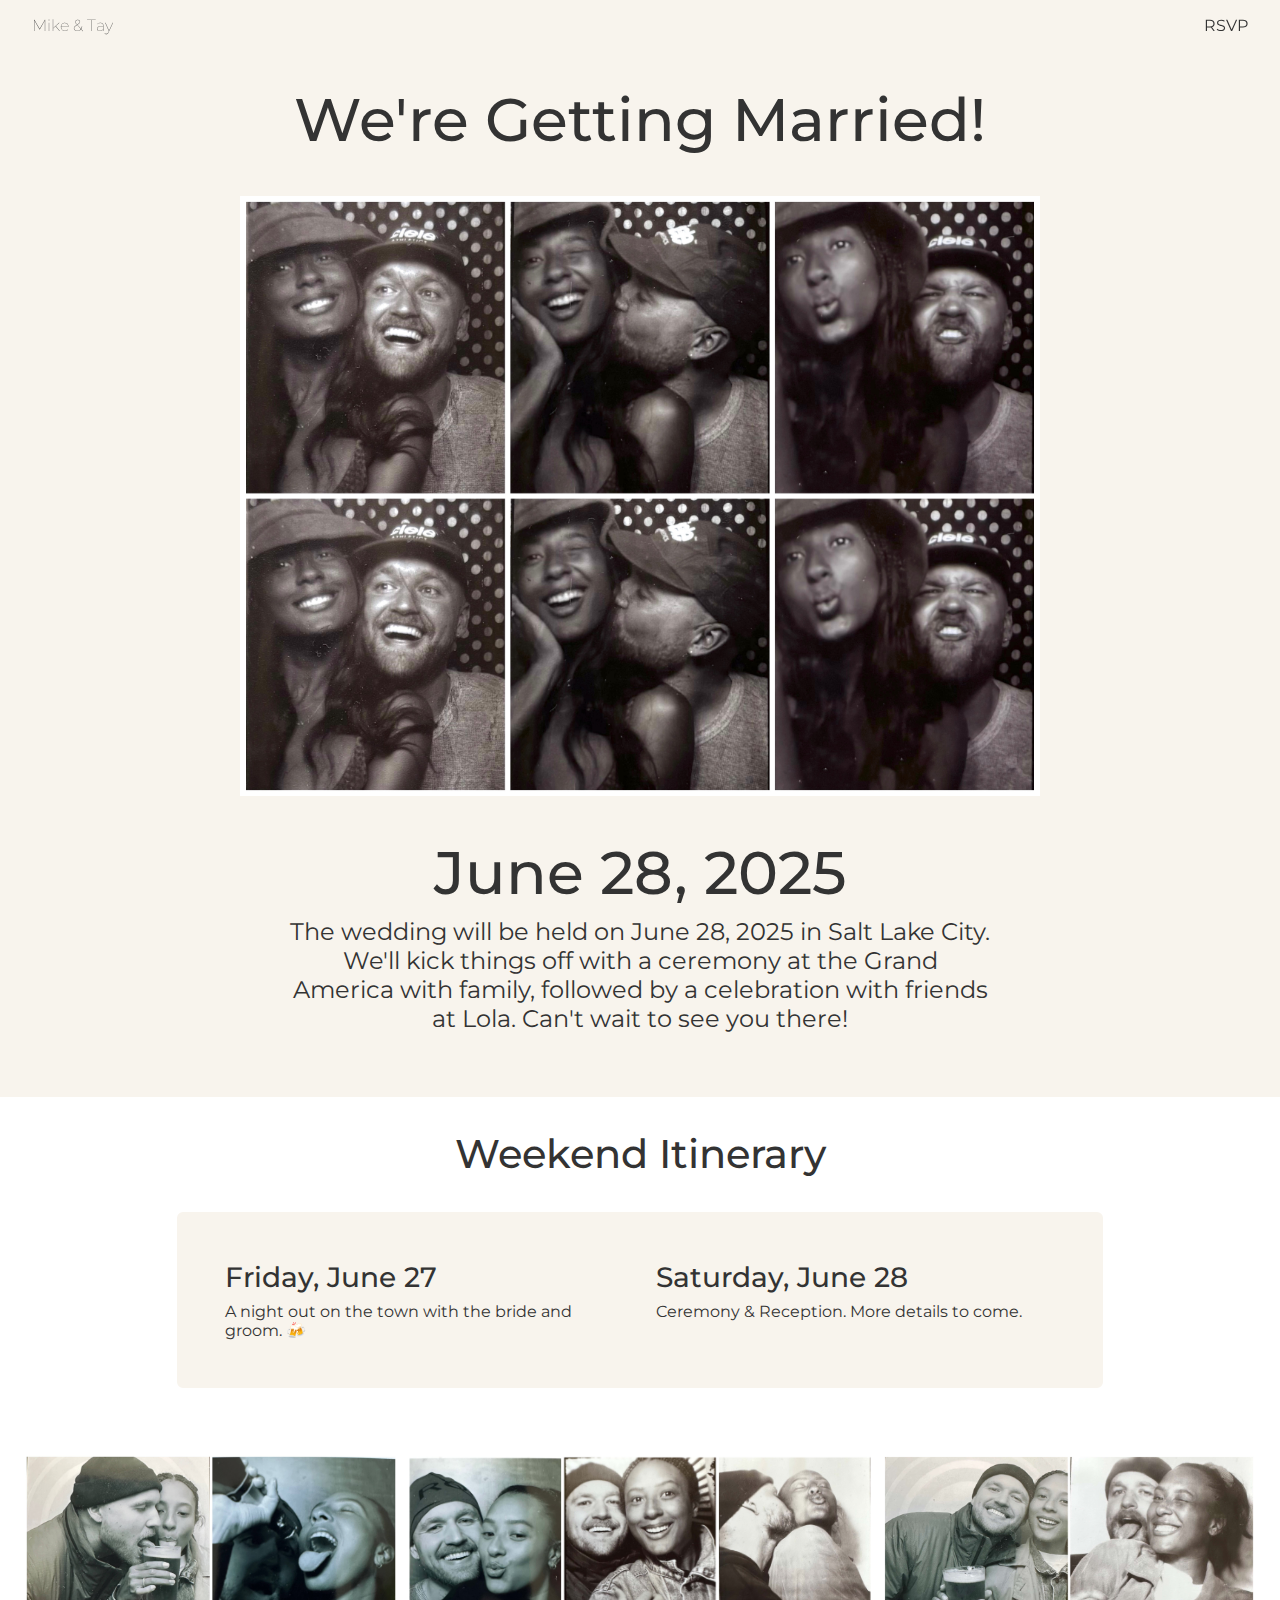
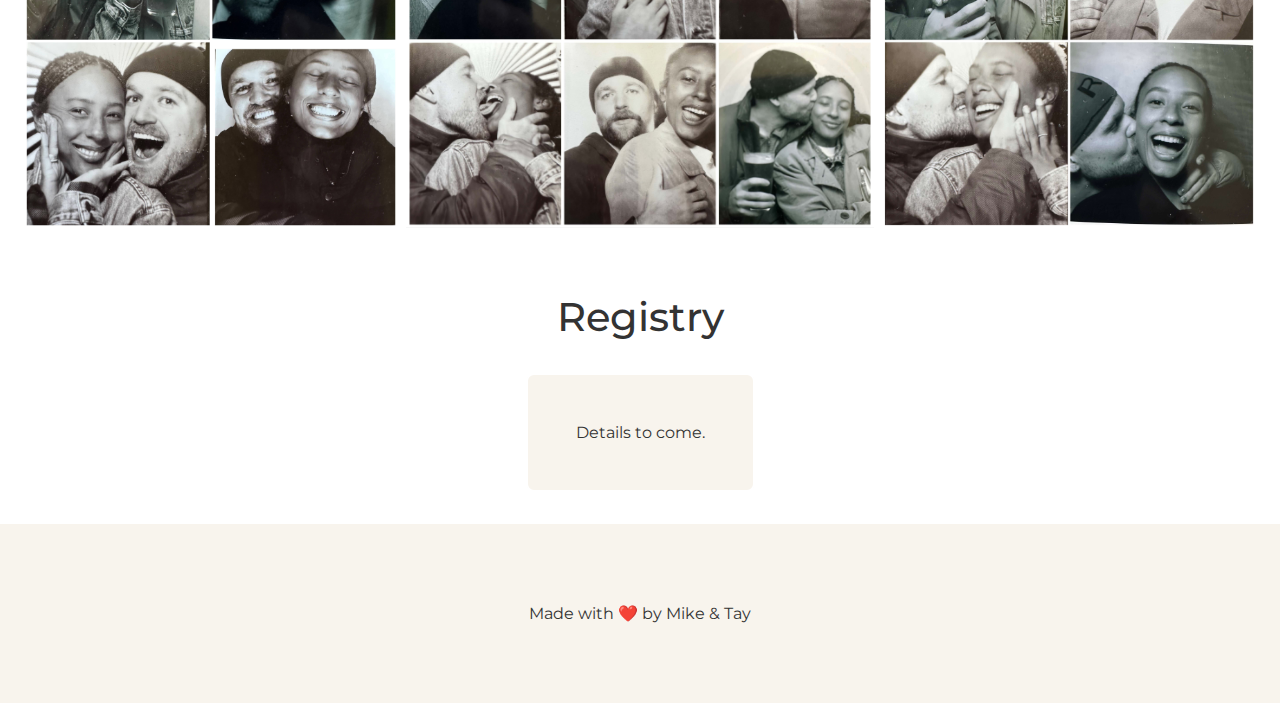
==== commit 476396b4: "Add more cute photos :)" ====
--- a/index.html
+++ b/index.html
@@ -47,14 +47,19 @@
       </div>
     </div>
   </div>
+  <div id="photo-gallery">
+    <img class="four-piece" src="photos/booth3.jpeg" alt="We are so cute." />
+    <img class="six-piece" src="photos/booth2.jpeg" alt="We are so cute." />
+    <img class="four-piece" src="photos/booth4.jpeg" alt="We are so cute." />
+  </div>
   <div id="registry-wrapper">
-      <h2>Registry</h2>
-      <div id="registry-details">
-        <p>
-          Details to come.
-        </p>
-      </div>
-      <!-- <a href="https://registry-link.com" target="_blank">View Our Registry</a> -->
+    <h2>Registry</h2>
+    <div id="registry-details">
+      <p>
+        Details to come.
+      </p>
+    </div>
+    <!-- <a href="https://registry-link.com" target="_blank">View Our Registry</a> -->
   </div>
   <footer>
     <p>
--- a/styles.css
+++ b/styles.css
@@ -168,6 +168,28 @@
     }
 }
 
+#photo-gallery {
+    background-color: white;
+    padding: 2rem;
+    display: flex;
+    align-items: center;
+    justify-content: center;
+    gap: 0.5rem;
+
+    img {
+        object-fit: contain;
+        height: 100%;
+    }
+
+    .six-piece {
+        width: 38.5%;
+    }
+
+    .four-piece {
+        width: 30.75%;
+    }
+}
+
 footer {
     display: flex;
     justify-content: center;
@@ -231,7 +253,7 @@
         width: 100%;
         padding: 0.75rem;
         border: none;
-        background: #f8f4ed4e;
+        background: #edf1f8a5;
         border-radius: 5px;
         font-family: inherit;
         font-size: 1rem;
@@ -247,7 +269,7 @@
       #rsvp-form select:focus,
       #rsvp-form textarea:focus {
         outline: none;
-        box-shadow: 0 0 2px 2px #c9b08a;
+        box-shadow: 0 0 2px 2px #c3cee2;
       }
       
       /* Textarea can be slightly taller by default */
@@ -258,7 +280,7 @@
       
       /* Button styles */
       #rsvp-form button {
-        background: #b29364df;
+        background: #a6b1c6;
         color: white;
         padding: 0.75em 1.5em;
         border: none;
@@ -275,20 +297,20 @@
       #rsvp-form button:hover,
       #rsvp-form button:focus {
         border: none;
-        background: #b29364;
+        background: #a6b1c6;
         animation: rise-shake 1s ease-in-out infinite, pulsate 1s ease-in-out infinite;;
       }
 }
 
 @keyframes pulsate {
     0% {
-        box-shadow: 0 0 5px #b29364;
+        box-shadow: 0 0 5px #c3cee2;
     }
     50% {
-        box-shadow: 0 0 50px #b29364;
+        box-shadow: 0 0 50px #c3cee2;
     }
     100% {
-        box-shadow: 0 0 5px #b29364;
+        box-shadow: 0 0 5px #c3cee2;
     }
 }
 
@@ -332,6 +354,7 @@
         font-weight: 400;
         margin-bottom: 2rem;
         color: #666;
+        font-style: italic;
     }
 
     #thank-you-content{
@@ -341,6 +364,7 @@
         justify-content: center;
         text-align: center;
         max-width: 800px;
+        gap: 0.75rem;
     }
 }
 
@@ -396,4 +420,13 @@
         }
     }
 
-}
+    #photo-gallery {
+        padding: 1.5rem;
+        flex-direction: column;
+
+        .six-piece, .four-piece {
+            width: 100%;
+        }
+    }
+
+}
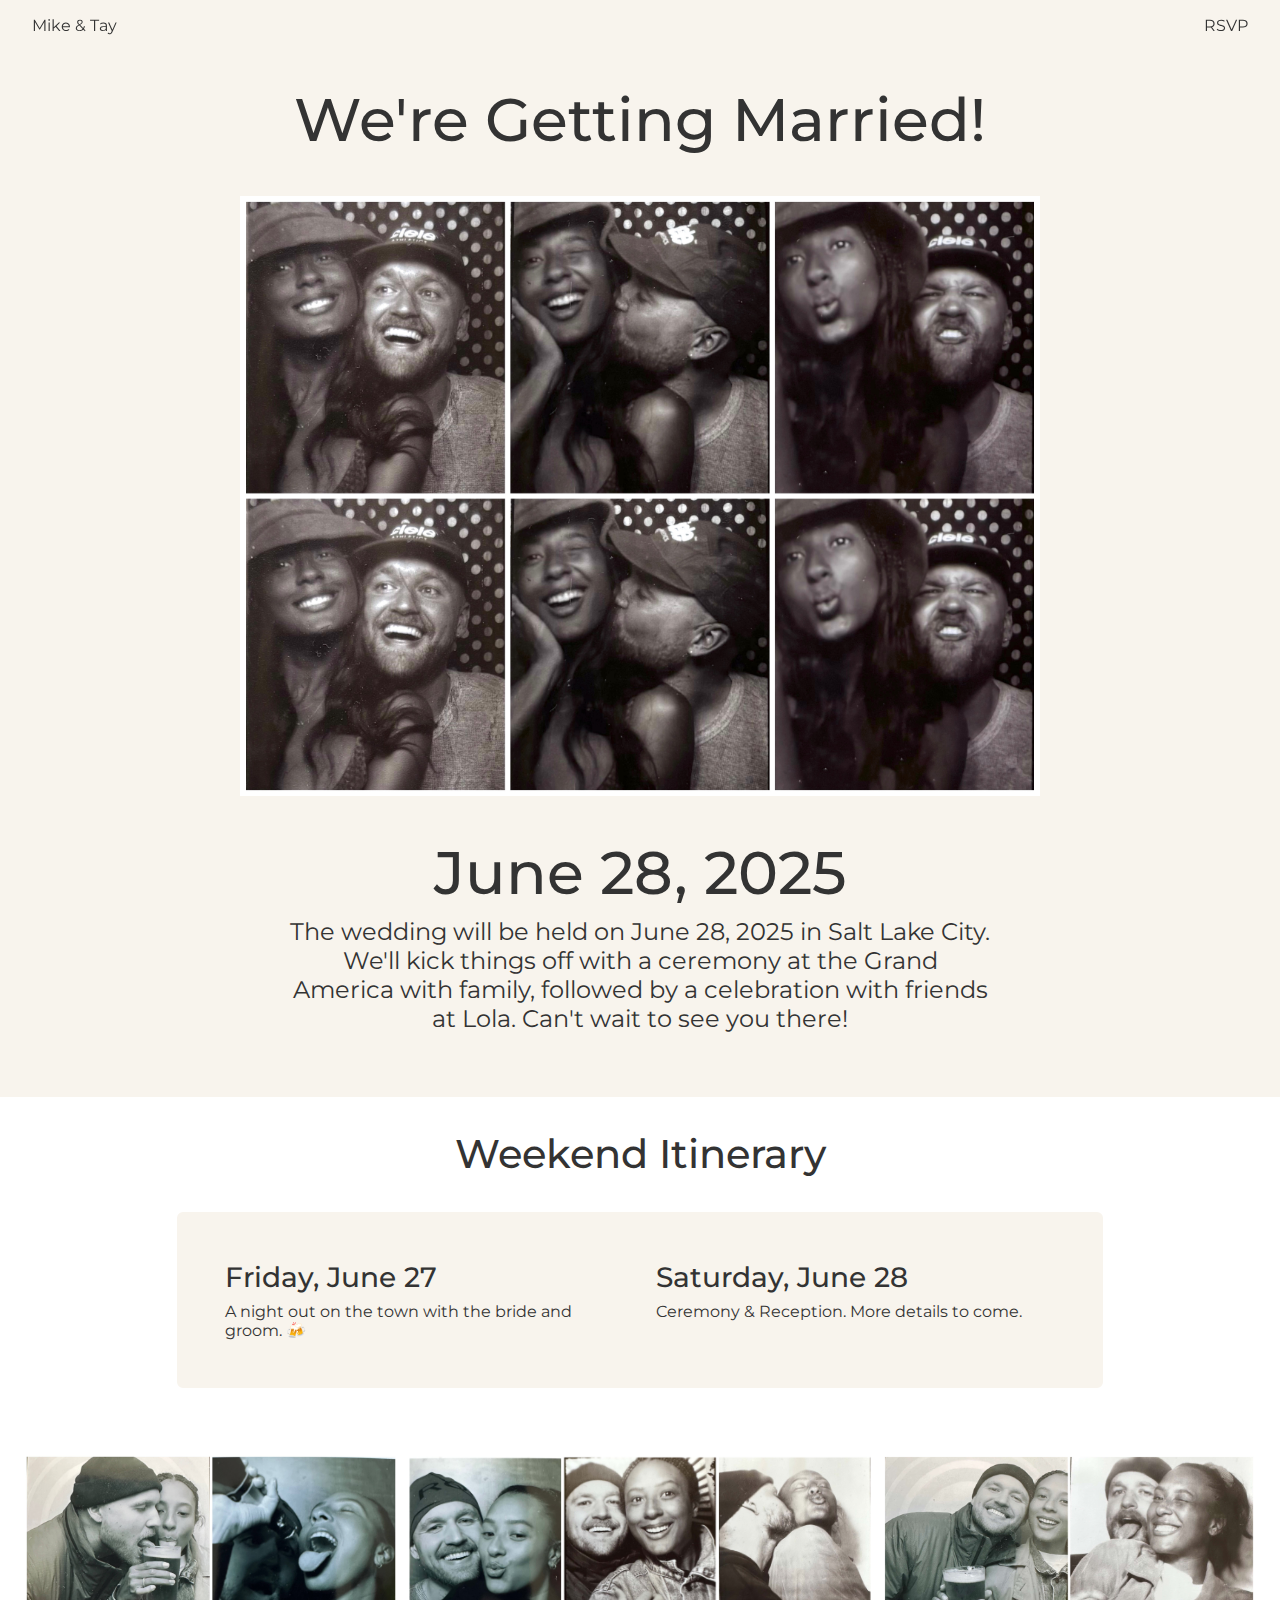
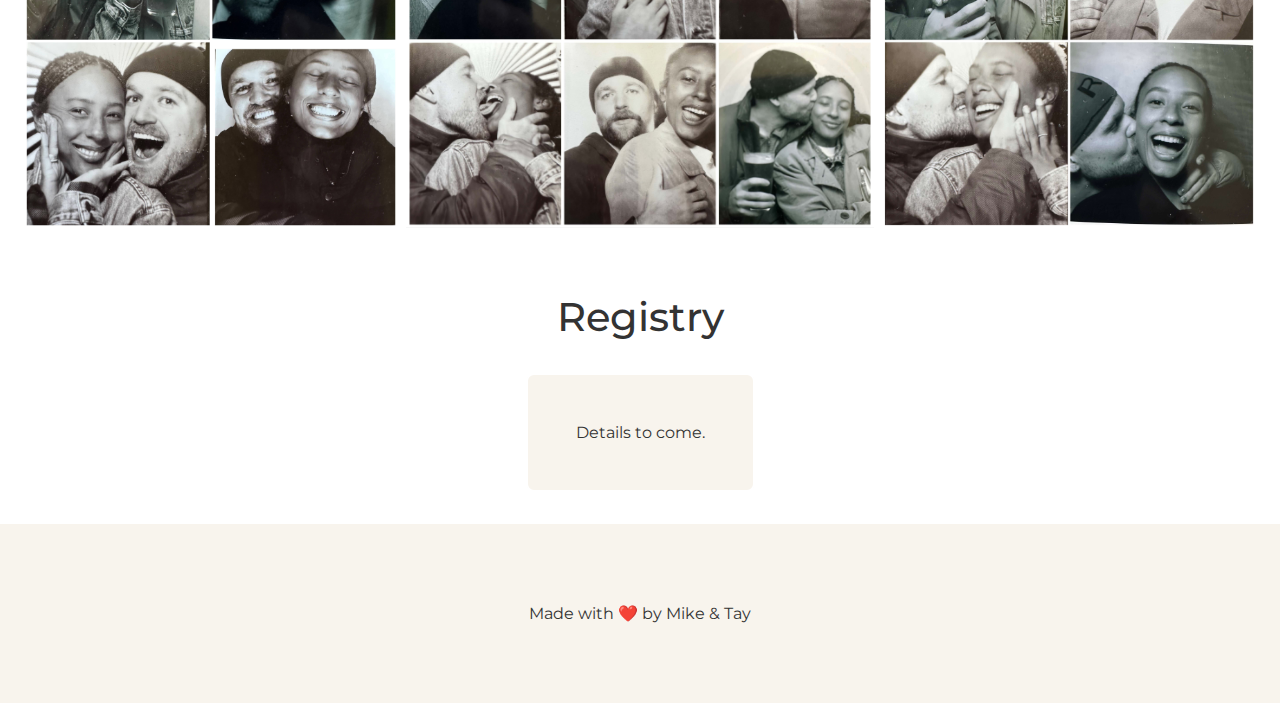
==== commit 3f110d3e: "Make mike & tay nav item clickable/link to home" ====
--- a/index.html
+++ b/index.html
@@ -11,7 +11,7 @@
 </head>
 <body>
   <nav>
-    <span>Mike & Tay</span>
+    <a class="nav-link" href="/">Mike & Tay</a>
     <a class="nav-link" href="/rsvp">RSVP</a>
   </nav>
   <div id="hero">
